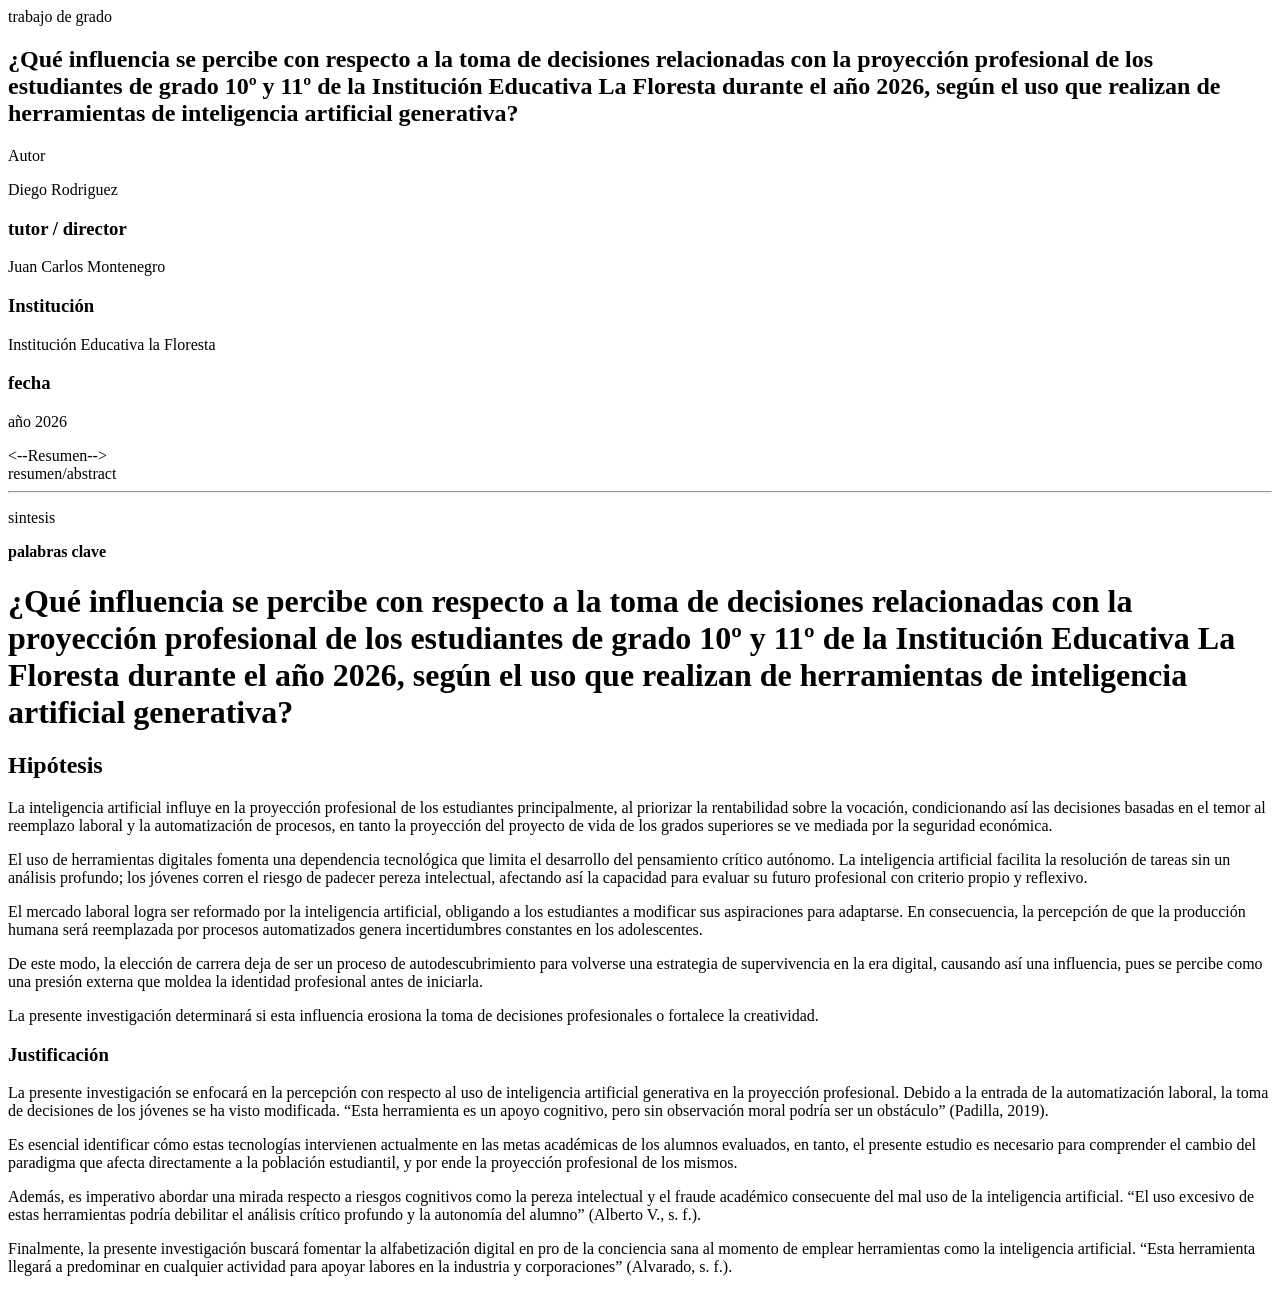
==== index.html @ f2fd05d2 "firts commit carga de archivo" ====
<!DOCTYPE html>
<html>
<head>
<meta charset="UTF-8">
<title>Mi Tesis</title
</head>
<body>
  <main class="main-content"> 

         <!--Portada-->
         <section id "portada" class="content-card active-card">
              <dic class="card header"
               <span class="badge">trabajo de grado</span>
               <h1> ¿Qué influencia se percibe con respecto a la toma de decisiones relacionadas con la proyección profesional de los estudiantes de grado 10º y 11º de la Institución Educativa La Floresta durante el año 2026, según el uso que realizan de herramientas de inteligencia artificial generativa?</h1>
         </div>
         <div class="card body">
          <div class="info-grid">
             <div class="info-box"
             <h3>Autor</h3>
             <p>Diego Rodriguez</p>
</div>
    <div class="info-box">
        <h3> tutor / director </h3>
        <p>Juan Carlos Montenegro </p>
    </div>
    <div class="info-box">
        <h3>Institución</h3>
        <p> Institución Educativa la Floresta </p>
    </div>
     <div class="info-box">
        <h3> fecha</h3>
        <p> año 2026 </p>
     </div>
         </div> 
             </div>
</section>
<--Resumen-->
<section id="resumen" class="content-card"
    <h2>resumen/abstract </h2>
    <hr class="divider">
    <p>sintesis</p>
    <div class="keywords">
        <strong> palabras clave </strong>
    </div>
</section>
        
        
    </main>
<div class=container>
<div class=container>
<header>
<h1> ¿Qué influencia se percibe con respecto a la toma de decisiones relacionadas con la proyección profesional de los estudiantes de grado 10º y 11º de la Institución Educativa La Floresta durante el año 2026, según el uso que realizan de herramientas de inteligencia artificial generativa? </h1>
</header>
<section>
<h2> Hipótesis </h2>
 <p>
        La inteligencia artificial influye en la proyección profesional de los estudiantes principalmente,
        al priorizar la rentabilidad sobre la vocación, condicionando así las decisiones basadas en el temor
        al reemplazo laboral y la automatización de procesos, en tanto la proyección del proyecto de vida
        de los grados superiores se ve mediada por la seguridad económica.
 </p>

 <p>
        El uso de herramientas digitales fomenta una dependencia tecnológica que limita el desarrollo del
        pensamiento crítico autónomo. La inteligencia artificial facilita la resolución de tareas sin un
        análisis profundo; los jóvenes corren el riesgo de padecer pereza intelectual, afectando así la
        capacidad para evaluar su futuro profesional con criterio propio y reflexivo.
   </p>

    <p>
        El mercado laboral logra ser reformado por la inteligencia artificial, obligando a los estudiantes
        a modificar sus aspiraciones para adaptarse. En consecuencia, la percepción de que la producción
        humana será reemplazada por procesos automatizados genera incertidumbres constantes en los adolescentes.
    </p>

    <p>
        De este modo, la elección de carrera deja de ser un proceso de autodescubrimiento para volverse una
        estrategia de supervivencia en la era digital, causando así una influencia, pues
        se percibe como una presión externa que moldea la identidad profesional antes de iniciarla.
    </p>

    <p>
        La presente investigación determinará si esta influencia erosiona la toma de decisiones
        profesionales o fortalece la creatividad.
    </p>
<h3> Justificación </h3>
    <p>
La presente investigación se enfocará en la percepción con respecto al uso de inteligencia artificial
generativa en la proyección profesional. Debido a la entrada de la automatización laboral, la toma de
decisiones de los jóvenes se ha visto modificada.
<q>Esta herramienta es un apoyo cognitivo, pero sin observación moral podría ser un obstáculo</q>
 (Padilla, 2019).
</p>
<p>
 Es esencial identificar cómo estas tecnologías intervienen actualmente en las metas académicas de los
alumnos evaluados, en tanto, el presente estudio es necesario para comprender el cambio del paradigma
que afecta directamente a la población estudiantil, y por ende la proyección profesional de los mismos.
</p>
 <p>
Además, es imperativo abordar una mirada respecto a riesgos cognitivos como la pereza intelectual y el
fraude académico consecuente del mal uso de la inteligencia artificial.
<q>El uso excesivo de estas herramientas podría debilitar el análisis crítico profundo y la autonomía
        del alumno</q> (Alberto V., s. f.).
</p>

<p>
        Finalmente, la presente investigación buscará fomentar la alfabetización digital en pro de la conciencia
        sana al momento de emplear herramientas como la inteligencia artificial.
        <q>Esta herramienta llegará a predominar en cualquier actividad para apoyar labores en la industria y
        corporaciones</q> (Alvarado, s. f.).
    </p>
<p>

</section>
</div>
<footer>
<a href= "https://ieflafloresta.edu.co/cms"><IEF</a>
</footer>
</body>
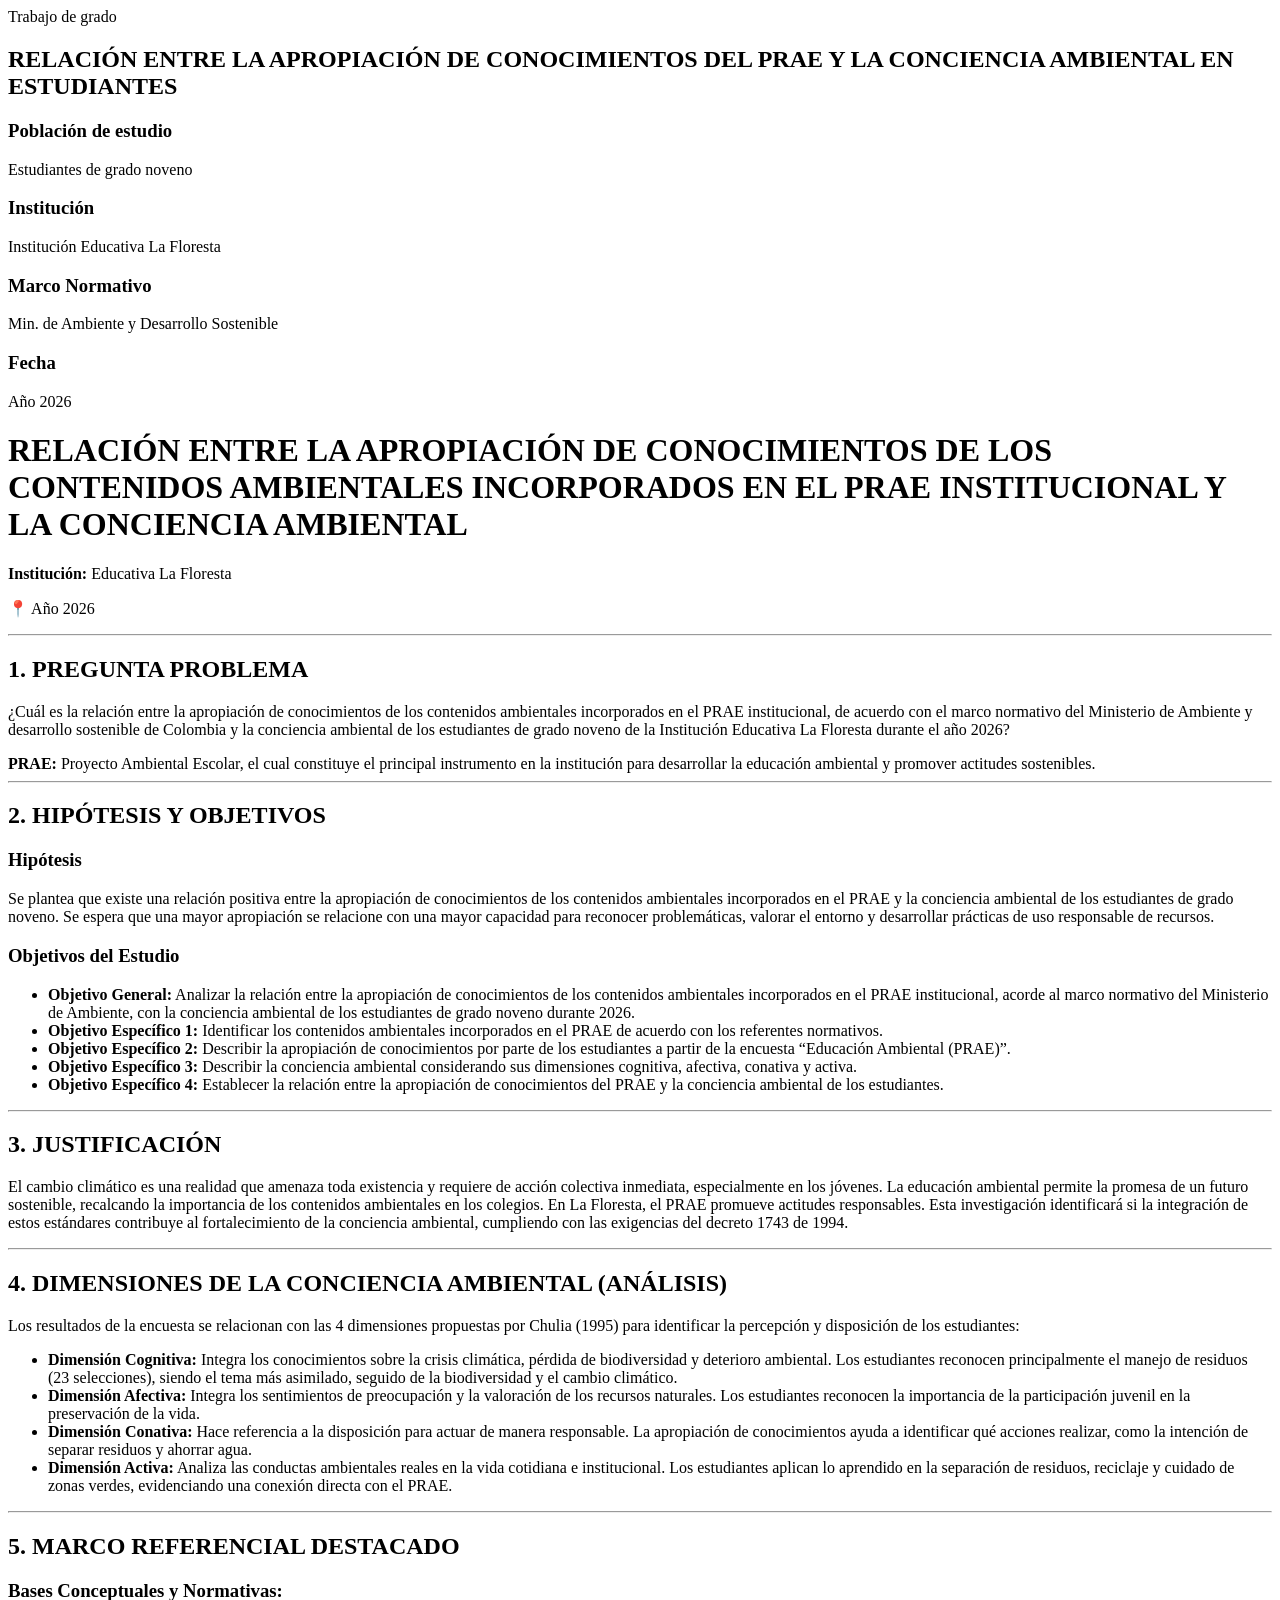
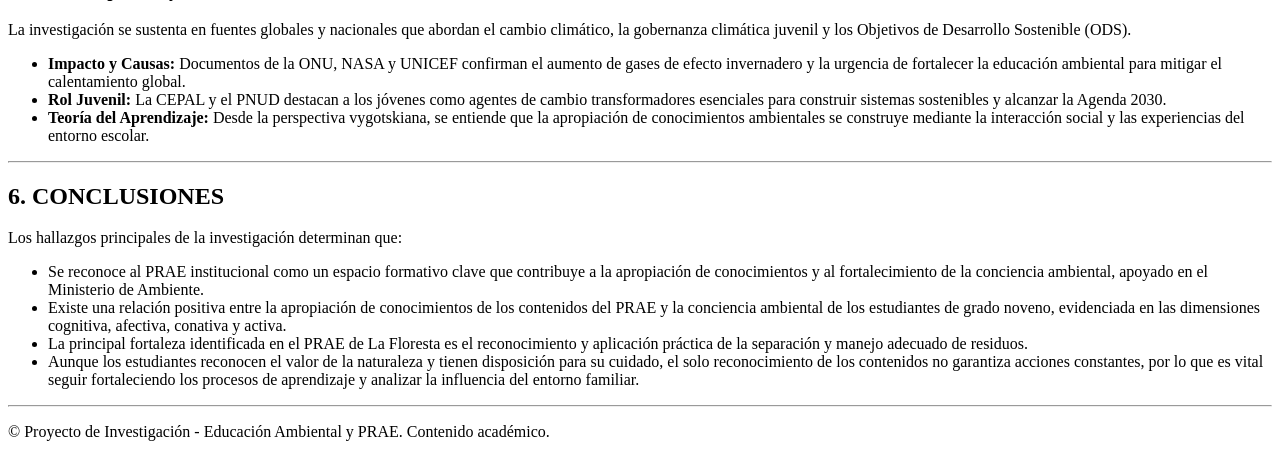
==== commit f662d04c: "Add files via upload" ====
--- a/index.html
+++ b/index.html
@@ -1,119 +1,127 @@
 <!DOCTYPE html>
-<html>
+<html lang="es">
 <head>
-<meta charset="UTF-8">
-<title>Mi Tesis</title
+    <meta charset="UTF-8">
+    <meta name="viewport" content="width=device-width, initial-scale=1.0">
+    <title>Investigación de Tesis - Educación Ambiental y PRAE</title>
+    <!-- Asegúrate de tener una carpeta llamada 'css' y dentro este archivo 'tesis.css' -->
+    <link href="css/tesis.css" rel="stylesheet" type="text/css" />
 </head>
 <body>
-  <main class="main-content"> 
+    <main class="main-content">
+        <section id="portada" class="content-card active-card">
+            <div class="card-header">
+                <span class="badge">Trabajo de grado</span>
+                <h1>RELACIÓN ENTRE LA APROPIACIÓN DE CONOCIMIENTOS DEL PRAE Y LA CONCIENCIA AMBIENTAL EN ESTUDIANTES</h1>
+            </div>
+            <div class="card-body">
+                <div class="info-gird">
+                    <div class="info-box">
+                        <h3>Población de estudio</h3>
+                        <p>Estudiantes de grado noveno</p>
+                    </div>
+                    <div class="info-box">
+                        <h3>Institución</h3>
+                        <p>Institución Educativa La Floresta</p>
+                    </div>
+                    <div class="info-box">
+                        <h3>Marco Normativo</h3>
+                        <p>Min. de Ambiente y Desarrollo Sostenible</p>
+                    </div>
+                    <div class="info-box">
+                        <h3>Fecha</h3>
+                        <p>Año 2026</p>
+                    </div>
+                </div>
+            </div>
+        </section>
 
-         <!--Portada-->
-         <section id "portada" class="content-card active-card">
-              <dic class="card header"
-               <span class="badge">trabajo de grado</span>
-               <h1> ¿Qué influencia se percibe con respecto a la toma de decisiones relacionadas con la proyección profesional de los estudiantes de grado 10º y 11º de la Institución Educativa La Floresta durante el año 2026, según el uso que realizan de herramientas de inteligencia artificial generativa?</h1>
-         </div>
-         <div class="card body">
-          <div class="info-grid">
-             <div class="info-box"
-             <h3>Autor</h3>
-             <p>Diego Rodriguez</p>
-</div>
-    <div class="info-box">
-        <h3> tutor / director </h3>
-        <p>Juan Carlos Montenegro </p>
-    </div>
-    <div class="info-box">
-        <h3>Institución</h3>
-        <p> Institución Educativa la Floresta </p>
-    </div>
-     <div class="info-box">
-        <h3> fecha</h3>
-        <p> año 2026 </p>
-     </div>
-         </div> 
-             </div>
-</section>
-<--Resumen-->
-<section id="resumen" class="content-card"
-    <h2>resumen/abstract </h2>
-    <hr class="divider">
-    <p>sintesis</p>
-    <div class="keywords">
-        <strong> palabras clave </strong>
-    </div>
-</section>
+        <header>
+            <h1>RELACIÓN ENTRE LA APROPIACIÓN DE CONOCIMIENTOS DE LOS CONTENIDOS AMBIENTALES INCORPORADOS EN EL PRAE INSTITUCIONAL Y LA CONCIENCIA AMBIENTAL</h1>
+            <p><strong>Institución:</strong> Educativa La Floresta</p>
+            <p>📍 Año 2026</p>
+        </header>
+
+        <hr>
+
+        <section id="problema" class="content-card">
+            <h2>1. PREGUNTA PROBLEMA</h2>
+            <p>¿Cuál es la relación entre la apropiación de conocimientos de los contenidos ambientales incorporados en el PRAE institucional, de acuerdo con el marco normativo del Ministerio de Ambiente y desarrollo sostenible de Colombia y la conciencia ambiental de los estudiantes de grado noveno de la Institución Educativa La Floresta durante el año 2026?</p> 
+            <div class="keywords">
+                <strong>PRAE:</strong> <span>Proyecto Ambiental Escolar, el cual constituye el principal instrumento en la institución para desarrollar la educación ambiental y promover actitudes sostenibles.</span>
+            </div> 
+        </section>
+
+        <hr>
+
+        <section class="content-card">
+            <h2>2. HIPÓTESIS Y OBJETIVOS</h2> 
+            <h3>Hipótesis</h3>
+            <p>Se plantea que existe una relación positiva entre la apropiación de conocimientos de los contenidos ambientales incorporados en el PRAE y la conciencia ambiental de los estudiantes de grado noveno. Se espera que una mayor apropiación se relacione con una mayor capacidad para reconocer problemáticas, valorar el entorno y desarrollar prácticas de uso responsable de recursos.</p> 
+            
+            <h3>Objetivos del Estudio</h3>
+            <ul>
+                <li><strong>Objetivo General:</strong> Analizar la relación entre la apropiación de conocimientos de los contenidos ambientales incorporados en el PRAE institucional, acorde al marco normativo del Ministerio de Ambiente, con la conciencia ambiental de los estudiantes de grado noveno durante 2026.</li>
+                <li><strong>Objetivo Específico 1:</strong> Identificar los contenidos ambientales incorporados en el PRAE de acuerdo con los referentes normativos.</li>
+                <li><strong>Objetivo Específico 2:</strong> Describir la apropiación de conocimientos por parte de los estudiantes a partir de la encuesta “Educación Ambiental (PRAE)”.</li>
+                <li><strong>Objetivo Específico 3:</strong> Describir la conciencia ambiental considerando sus dimensiones cognitiva, afectiva, conativa y activa.</li>
+                <li><strong>Objetivo Específico 4:</strong> Establecer la relación entre la apropiación de conocimientos del PRAE y la conciencia ambiental de los estudiantes.</li>
+            </ul>
+        </section>
+
+        <hr>
+
+        <section class="content-card">
+            <h2>3. JUSTIFICACIÓN</h2> 
+            <p>El cambio climático es una realidad que amenaza toda existencia y requiere de acción colectiva inmediata, especialmente en los jóvenes. La educación ambiental permite la promesa de un futuro sostenible, recalcando la importancia de los contenidos ambientales en los colegios. En La Floresta, el PRAE promueve actitudes responsables. Esta investigación identificará si la integración de estos estándares contribuye al fortalecimiento de la conciencia ambiental, cumpliendo con las exigencias del decreto 1743 de 1994.</p> 
+        </section>
+
+        <hr>
         
-        
+        <section class="content-card">
+            <h2>4. DIMENSIONES DE LA CONCIENCIA AMBIENTAL (ANÁLISIS)</h2> 
+            <p>Los resultados de la encuesta se relacionan con las 4 dimensiones propuestas por Chulia (1995) para identificar la percepción y disposición de los estudiantes:</p> 
+            <ul>
+                <li><strong>Dimensión Cognitiva:</strong> Integra los conocimientos sobre la crisis climática, pérdida de biodiversidad y deterioro ambiental. Los estudiantes reconocen principalmente el manejo de residuos (23 selecciones), siendo el tema más asimilado, seguido de la biodiversidad y el cambio climático.</li>
+                <li><strong>Dimensión Afectiva:</strong> Integra los sentimientos de preocupación y la valoración de los recursos naturales. Los estudiantes reconocen la importancia de la participación juvenil en la preservación de la vida.</li>
+                <li><strong>Dimensión Conativa:</strong> Hace referencia a la disposición para actuar de manera responsable. La apropiación de conocimientos ayuda a identificar qué acciones realizar, como la intención de separar residuos y ahorrar agua.</li>
+                <li><strong>Dimensión Activa:</strong> Analiza las conductas ambientales reales en la vida cotidiana e institucional. Los estudiantes aplican lo aprendido en la separación de residuos, reciclaje y cuidado de zonas verdes, evidenciando una conexión directa con el PRAE.</li>
+            </ul>
+        </section>
+
+        <hr>
+
+        <section class="content-card">
+            <h2>5. MARCO REFERENCIAL DESTACADO</h2> 
+            <div class="destacado"> 
+                <h3>Bases Conceptuales y Normativas:</h3> 
+                <p>La investigación se sustenta en fuentes globales y nacionales que abordan el cambio climático, la gobernanza climática juvenil y los Objetivos de Desarrollo Sostenible (ODS).</p>
+                <ul>
+                    <li><strong>Impacto y Causas:</strong> Documentos de la ONU, NASA y UNICEF confirman el aumento de gases de efecto invernadero y la urgencia de fortalecer la educación ambiental para mitigar el calentamiento global.</li>
+                    <li><strong>Rol Juvenil:</strong> La CEPAL y el PNUD destacan a los jóvenes como agentes de cambio transformadores esenciales para construir sistemas sostenibles y alcanzar la Agenda 2030.</li>
+                    <li><strong>Teoría del Aprendizaje:</strong> Desde la perspectiva vygotskiana, se entiende que la apropiación de conocimientos ambientales se construye mediante la interacción social y las experiencias del entorno escolar.</li>
+                </ul>
+            </div>
+        </section>
+
+        <hr>
+
+        <section class="content-card">
+            <h2>6. CONCLUSIONES</h2> 
+            <p>Los hallazgos principales de la investigación determinan que:</p> 
+            <ul>
+                <li>Se reconoce al PRAE institucional como un espacio formativo clave que contribuye a la apropiación de conocimientos y al fortalecimiento de la conciencia ambiental, apoyado en el Ministerio de Ambiente.</li>
+                <li>Existe una relación positiva entre la apropiación de conocimientos de los contenidos del PRAE y la conciencia ambiental de los estudiantes de grado noveno, evidenciada en las dimensiones cognitiva, afectiva, conativa y activa.</li>
+                <li>La principal fortaleza identificada en el PRAE de La Floresta es el reconocimiento y aplicación práctica de la separación y manejo adecuado de residuos.</li>
+                <li>Aunque los estudiantes reconocen el valor de la naturaleza y tienen disposición para su cuidado, el solo reconocimiento de los contenidos no garantiza acciones constantes, por lo que es vital seguir fortaleciendo los procesos de aprendizaje y analizar la influencia del entorno familiar.</li>
+            </ul>
+        </section>
+
+        <hr>
+
+        <footer>
+            <p>© Proyecto de Investigación - Educación Ambiental y PRAE. Contenido académico.</p>
+        </footer>
     </main>
-<div class=container>
-<div class=container>
-<header>
-<h1> ¿Qué influencia se percibe con respecto a la toma de decisiones relacionadas con la proyección profesional de los estudiantes de grado 10º y 11º de la Institución Educativa La Floresta durante el año 2026, según el uso que realizan de herramientas de inteligencia artificial generativa? </h1>
-</header>
-<section>
-<h2> Hipótesis </h2>
- <p>
-        La inteligencia artificial influye en la proyección profesional de los estudiantes principalmente,
-        al priorizar la rentabilidad sobre la vocación, condicionando así las decisiones basadas en el temor
-        al reemplazo laboral y la automatización de procesos, en tanto la proyección del proyecto de vida
-        de los grados superiores se ve mediada por la seguridad económica.
- </p>
-
- <p>
-        El uso de herramientas digitales fomenta una dependencia tecnológica que limita el desarrollo del
-        pensamiento crítico autónomo. La inteligencia artificial facilita la resolución de tareas sin un
-        análisis profundo; los jóvenes corren el riesgo de padecer pereza intelectual, afectando así la
-        capacidad para evaluar su futuro profesional con criterio propio y reflexivo.
-   </p>
-
-    <p>
-        El mercado laboral logra ser reformado por la inteligencia artificial, obligando a los estudiantes
-        a modificar sus aspiraciones para adaptarse. En consecuencia, la percepción de que la producción
-        humana será reemplazada por procesos automatizados genera incertidumbres constantes en los adolescentes.
-    </p>
-
-    <p>
-        De este modo, la elección de carrera deja de ser un proceso de autodescubrimiento para volverse una
-        estrategia de supervivencia en la era digital, causando así una influencia, pues
-        se percibe como una presión externa que moldea la identidad profesional antes de iniciarla.
-    </p>
-
-    <p>
-        La presente investigación determinará si esta influencia erosiona la toma de decisiones
-        profesionales o fortalece la creatividad.
-    </p>
-<h3> Justificación </h3>
-    <p>
-La presente investigación se enfocará en la percepción con respecto al uso de inteligencia artificial
-generativa en la proyección profesional. Debido a la entrada de la automatización laboral, la toma de
-decisiones de los jóvenes se ha visto modificada.
-<q>Esta herramienta es un apoyo cognitivo, pero sin observación moral podría ser un obstáculo</q>
- (Padilla, 2019).
-</p>
-<p>
- Es esencial identificar cómo estas tecnologías intervienen actualmente en las metas académicas de los
-alumnos evaluados, en tanto, el presente estudio es necesario para comprender el cambio del paradigma
-que afecta directamente a la población estudiantil, y por ende la proyección profesional de los mismos.
-</p>
- <p>
-Además, es imperativo abordar una mirada respecto a riesgos cognitivos como la pereza intelectual y el
-fraude académico consecuente del mal uso de la inteligencia artificial.
-<q>El uso excesivo de estas herramientas podría debilitar el análisis crítico profundo y la autonomía
-        del alumno</q> (Alberto V., s. f.).
-</p>
-
-<p>
-        Finalmente, la presente investigación buscará fomentar la alfabetización digital en pro de la conciencia
-        sana al momento de emplear herramientas como la inteligencia artificial.
-        <q>Esta herramienta llegará a predominar en cualquier actividad para apoyar labores en la industria y
-        corporaciones</q> (Alvarado, s. f.).
-    </p>
-<p>
-
-</section>
-</div>
-<footer>
-<a href= "https://ieflafloresta.edu.co/cms"><IEF</a>
-</footer>
-</body>+</body>
+</html>
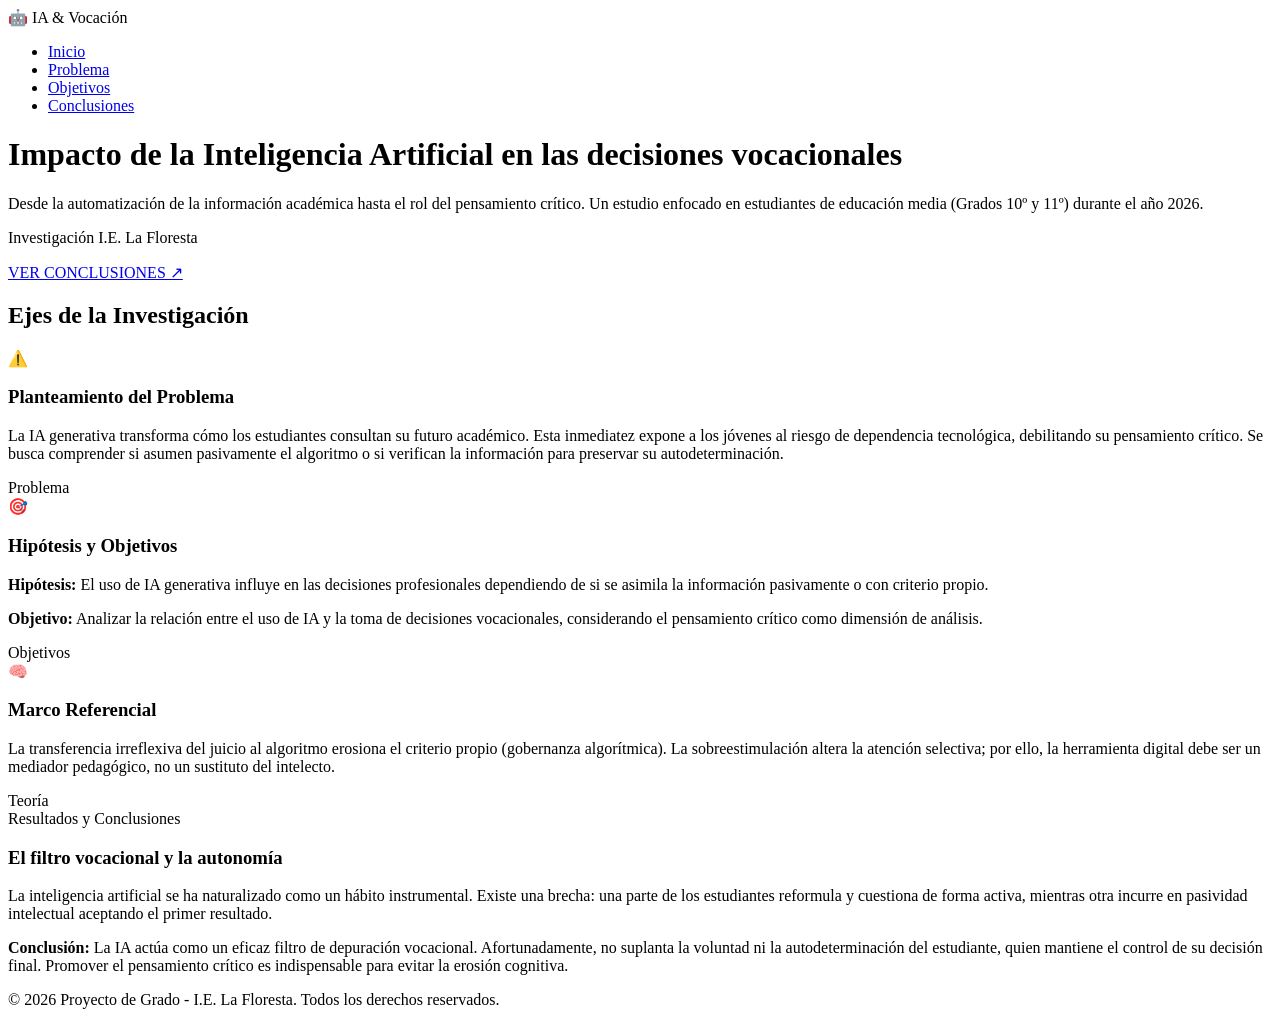
==== commit 1e844858: "Update index.html" ====
--- a/index.html
+++ b/index.html
@@ -3,125 +3,103 @@
 <head>
     <meta charset="UTF-8">
     <meta name="viewport" content="width=device-width, initial-scale=1.0">
-    <title>Investigación de Tesis - Educación Ambiental y PRAE</title>
-    <!-- Asegúrate de tener una carpeta llamada 'css' y dentro este archivo 'tesis.css' -->
-    <link href="css/tesis.css" rel="stylesheet" type="text/css" />
+    <title>IA y Proyección Vocacional</title>
+    <!-- ENLACE AL ARCHIVO CSS EXTERNO -->
+    <link href="./css/tesis.css" rel="stylesheet" type="text/css" />
 </head>
 <body>
-    <main class="main-content">
-        <section id="portada" class="content-card active-card">
-            <div class="card-header">
-                <span class="badge">Trabajo de grado</span>
-                <h1>RELACIÓN ENTRE LA APROPIACIÓN DE CONOCIMIENTOS DEL PRAE Y LA CONCIENCIA AMBIENTAL EN ESTUDIANTES</h1>
+
+    <!-- BARRA DE NAVEGACIÓN SUPERIOR -->
+    <nav class="navbar">
+        <div class="logo">
+            <span class="icon">🤖</span> IA & Vocación
+        </div>
+        <ul class="nav-links">
+            <li><a href="#inicio" class="active">Inicio</a></li>
+            <li><a href="#problema">Problema</a></li>
+            <li><a href="#objetivos">Objetivos</a></li>
+            <li><a href="#conclusiones">Conclusiones</a></li>
+        </ul>
+    </nav>
+
+    <!-- ENCABEZADO PRINCIPAL (HERO SECTION - MODO OSCURO) -->
+    <header id="inicio" class="hero-section">
+        <div class="hero-content">
+            <div class="hero-text">
+                <h1>Impacto de la Inteligencia Artificial en las decisiones vocacionales</h1>
+                <p>Desde la automatización de la información académica hasta el rol del pensamiento crítico. Un estudio enfocado en estudiantes de educación media (Grados 10º y 11º) durante el año 2026.</p>
             </div>
-            <div class="card-body">
-                <div class="info-gird">
-                    <div class="info-box">
-                        <h3>Población de estudio</h3>
-                        <p>Estudiantes de grado noveno</p>
-                    </div>
-                    <div class="info-box">
-                        <h3>Institución</h3>
-                        <p>Institución Educativa La Floresta</p>
-                    </div>
-                    <div class="info-box">
-                        <h3>Marco Normativo</h3>
-                        <p>Min. de Ambiente y Desarrollo Sostenible</p>
-                    </div>
-                    <div class="info-box">
-                        <h3>Fecha</h3>
-                        <p>Año 2026</p>
+            <div class="hero-action">
+                <p class="action-text">Investigación I.E. La Floresta</p>
+                <a href="#conclusiones" class="btn-primary">VER CONCLUSIONES ↗</a>
+            </div>
+        </div>
+    </header>
+
+    <!-- SECCIÓN DE CONTENIDO (TARJETAS BLANCAS) -->
+    <main class="main-container">
+        
+        <div class="section-title">
+            <h2>Ejes de la Investigación</h2>
+        </div>
+
+        <div class="cards-grid">
+            
+            <!-- TARJETA 1 -->
+            <article id="problema" class="content-card">
+                <div class="card-image bg-gradient-1">
+                    <span class="card-icon">⚠️</span>
+                </div>
+                <div class="card-body">
+                    <h3>Planteamiento del Problema</h3>
+                    <p>La IA generativa transforma cómo los estudiantes consultan su futuro académico. Esta inmediatez expone a los jóvenes al riesgo de dependencia tecnológica, debilitando su pensamiento crítico. Se busca comprender si asumen pasivamente el algoritmo o si verifican la información para preservar su autodeterminación.</p>
+                    <span class="card-tag">Problema</span>
+                </div>
+            </article>
+
+            <!-- TARJETA 2 -->
+            <article id="objetivos" class="content-card">
+                <div class="card-image bg-gradient-2">
+                    <span class="card-icon">🎯</span>
+                </div>
+                <div class="card-body">
+                    <h3>Hipótesis y Objetivos</h3>
+                    <p><strong>Hipótesis:</strong> El uso de IA generativa influye en las decisiones profesionales dependiendo de si se asimila la información pasivamente o con criterio propio.</p>
+                    <p><strong>Objetivo:</strong> Analizar la relación entre el uso de IA y la toma de decisiones vocacionales, considerando el pensamiento crítico como dimensión de análisis.</p>
+                    <span class="card-tag">Objetivos</span>
+                </div>
+            </article>
+
+            <!-- TARJETA 3 -->
+            <article class="content-card">
+                <div class="card-image bg-gradient-3">
+                    <span class="card-icon">🧠</span>
+                </div>
+                <div class="card-body">
+                    <h3>Marco Referencial</h3>
+                    <p>La transferencia irreflexiva del juicio al algoritmo erosiona el criterio propio (gobernanza algorítmica). La sobreestimulación altera la atención selectiva; por ello, la herramienta digital debe ser un mediador pedagógico, no un sustituto del intelecto.</p>
+                    <span class="card-tag">Teoría</span>
+                </div>
+            </article>
+
+            <!-- TARJETA 4 (ANCHO COMPLETO) -->
+            <article id="conclusiones" class="content-card full-width">
+                <div class="card-body conclusions-body">
+                    <div>
+                        <span class="card-tag highlight-tag">Resultados y Conclusiones</span>
+                        <h3>El filtro vocacional y la autonomía</h3>
+                        <p>La inteligencia artificial se ha naturalizado como un hábito instrumental. Existe una brecha: una parte de los estudiantes reformula y cuestiona de forma activa, mientras otra incurre en pasividad intelectual aceptando el primer resultado.</p>
+                        <p><strong>Conclusión:</strong> La IA actúa como un eficaz filtro de depuración vocacional. Afortunadamente, no suplanta la voluntad ni la autodeterminación del estudiante, quien mantiene el control de su decisión final. Promover el pensamiento crítico es indispensable para evitar la erosión cognitiva.</p>
                     </div>
                 </div>
-            </div>
-        </section>
+            </article>
 
-        <header>
-            <h1>RELACIÓN ENTRE LA APROPIACIÓN DE CONOCIMIENTOS DE LOS CONTENIDOS AMBIENTALES INCORPORADOS EN EL PRAE INSTITUCIONAL Y LA CONCIENCIA AMBIENTAL</h1>
-            <p><strong>Institución:</strong> Educativa La Floresta</p>
-            <p>📍 Año 2026</p>
-        </header>
+        </div>
+    </main>
 
-        <hr>
+    <footer>
+        <p>© 2026 Proyecto de Grado - I.E. La Floresta. Todos los derechos reservados.</p>
+    </footer>
 
-        <section id="problema" class="content-card">
-            <h2>1. PREGUNTA PROBLEMA</h2>
-            <p>¿Cuál es la relación entre la apropiación de conocimientos de los contenidos ambientales incorporados en el PRAE institucional, de acuerdo con el marco normativo del Ministerio de Ambiente y desarrollo sostenible de Colombia y la conciencia ambiental de los estudiantes de grado noveno de la Institución Educativa La Floresta durante el año 2026?</p> 
-            <div class="keywords">
-                <strong>PRAE:</strong> <span>Proyecto Ambiental Escolar, el cual constituye el principal instrumento en la institución para desarrollar la educación ambiental y promover actitudes sostenibles.</span>
-            </div> 
-        </section>
-
-        <hr>
-
-        <section class="content-card">
-            <h2>2. HIPÓTESIS Y OBJETIVOS</h2> 
-            <h3>Hipótesis</h3>
-            <p>Se plantea que existe una relación positiva entre la apropiación de conocimientos de los contenidos ambientales incorporados en el PRAE y la conciencia ambiental de los estudiantes de grado noveno. Se espera que una mayor apropiación se relacione con una mayor capacidad para reconocer problemáticas, valorar el entorno y desarrollar prácticas de uso responsable de recursos.</p> 
-            
-            <h3>Objetivos del Estudio</h3>
-            <ul>
-                <li><strong>Objetivo General:</strong> Analizar la relación entre la apropiación de conocimientos de los contenidos ambientales incorporados en el PRAE institucional, acorde al marco normativo del Ministerio de Ambiente, con la conciencia ambiental de los estudiantes de grado noveno durante 2026.</li>
-                <li><strong>Objetivo Específico 1:</strong> Identificar los contenidos ambientales incorporados en el PRAE de acuerdo con los referentes normativos.</li>
-                <li><strong>Objetivo Específico 2:</strong> Describir la apropiación de conocimientos por parte de los estudiantes a partir de la encuesta “Educación Ambiental (PRAE)”.</li>
-                <li><strong>Objetivo Específico 3:</strong> Describir la conciencia ambiental considerando sus dimensiones cognitiva, afectiva, conativa y activa.</li>
-                <li><strong>Objetivo Específico 4:</strong> Establecer la relación entre la apropiación de conocimientos del PRAE y la conciencia ambiental de los estudiantes.</li>
-            </ul>
-        </section>
-
-        <hr>
-
-        <section class="content-card">
-            <h2>3. JUSTIFICACIÓN</h2> 
-            <p>El cambio climático es una realidad que amenaza toda existencia y requiere de acción colectiva inmediata, especialmente en los jóvenes. La educación ambiental permite la promesa de un futuro sostenible, recalcando la importancia de los contenidos ambientales en los colegios. En La Floresta, el PRAE promueve actitudes responsables. Esta investigación identificará si la integración de estos estándares contribuye al fortalecimiento de la conciencia ambiental, cumpliendo con las exigencias del decreto 1743 de 1994.</p> 
-        </section>
-
-        <hr>
-        
-        <section class="content-card">
-            <h2>4. DIMENSIONES DE LA CONCIENCIA AMBIENTAL (ANÁLISIS)</h2> 
-            <p>Los resultados de la encuesta se relacionan con las 4 dimensiones propuestas por Chulia (1995) para identificar la percepción y disposición de los estudiantes:</p> 
-            <ul>
-                <li><strong>Dimensión Cognitiva:</strong> Integra los conocimientos sobre la crisis climática, pérdida de biodiversidad y deterioro ambiental. Los estudiantes reconocen principalmente el manejo de residuos (23 selecciones), siendo el tema más asimilado, seguido de la biodiversidad y el cambio climático.</li>
-                <li><strong>Dimensión Afectiva:</strong> Integra los sentimientos de preocupación y la valoración de los recursos naturales. Los estudiantes reconocen la importancia de la participación juvenil en la preservación de la vida.</li>
-                <li><strong>Dimensión Conativa:</strong> Hace referencia a la disposición para actuar de manera responsable. La apropiación de conocimientos ayuda a identificar qué acciones realizar, como la intención de separar residuos y ahorrar agua.</li>
-                <li><strong>Dimensión Activa:</strong> Analiza las conductas ambientales reales en la vida cotidiana e institucional. Los estudiantes aplican lo aprendido en la separación de residuos, reciclaje y cuidado de zonas verdes, evidenciando una conexión directa con el PRAE.</li>
-            </ul>
-        </section>
-
-        <hr>
-
-        <section class="content-card">
-            <h2>5. MARCO REFERENCIAL DESTACADO</h2> 
-            <div class="destacado"> 
-                <h3>Bases Conceptuales y Normativas:</h3> 
-                <p>La investigación se sustenta en fuentes globales y nacionales que abordan el cambio climático, la gobernanza climática juvenil y los Objetivos de Desarrollo Sostenible (ODS).</p>
-                <ul>
-                    <li><strong>Impacto y Causas:</strong> Documentos de la ONU, NASA y UNICEF confirman el aumento de gases de efecto invernadero y la urgencia de fortalecer la educación ambiental para mitigar el calentamiento global.</li>
-                    <li><strong>Rol Juvenil:</strong> La CEPAL y el PNUD destacan a los jóvenes como agentes de cambio transformadores esenciales para construir sistemas sostenibles y alcanzar la Agenda 2030.</li>
-                    <li><strong>Teoría del Aprendizaje:</strong> Desde la perspectiva vygotskiana, se entiende que la apropiación de conocimientos ambientales se construye mediante la interacción social y las experiencias del entorno escolar.</li>
-                </ul>
-            </div>
-        </section>
-
-        <hr>
-
-        <section class="content-card">
-            <h2>6. CONCLUSIONES</h2> 
-            <p>Los hallazgos principales de la investigación determinan que:</p> 
-            <ul>
-                <li>Se reconoce al PRAE institucional como un espacio formativo clave que contribuye a la apropiación de conocimientos y al fortalecimiento de la conciencia ambiental, apoyado en el Ministerio de Ambiente.</li>
-                <li>Existe una relación positiva entre la apropiación de conocimientos de los contenidos del PRAE y la conciencia ambiental de los estudiantes de grado noveno, evidenciada en las dimensiones cognitiva, afectiva, conativa y activa.</li>
-                <li>La principal fortaleza identificada en el PRAE de La Floresta es el reconocimiento y aplicación práctica de la separación y manejo adecuado de residuos.</li>
-                <li>Aunque los estudiantes reconocen el valor de la naturaleza y tienen disposición para su cuidado, el solo reconocimiento de los contenidos no garantiza acciones constantes, por lo que es vital seguir fortaleciendo los procesos de aprendizaje y analizar la influencia del entorno familiar.</li>
-            </ul>
-        </section>
-
-        <hr>
-
-        <footer>
-            <p>© Proyecto de Investigación - Educación Ambiental y PRAE. Contenido académico.</p>
-        </footer>
-    </main>
 </body>
 </html>
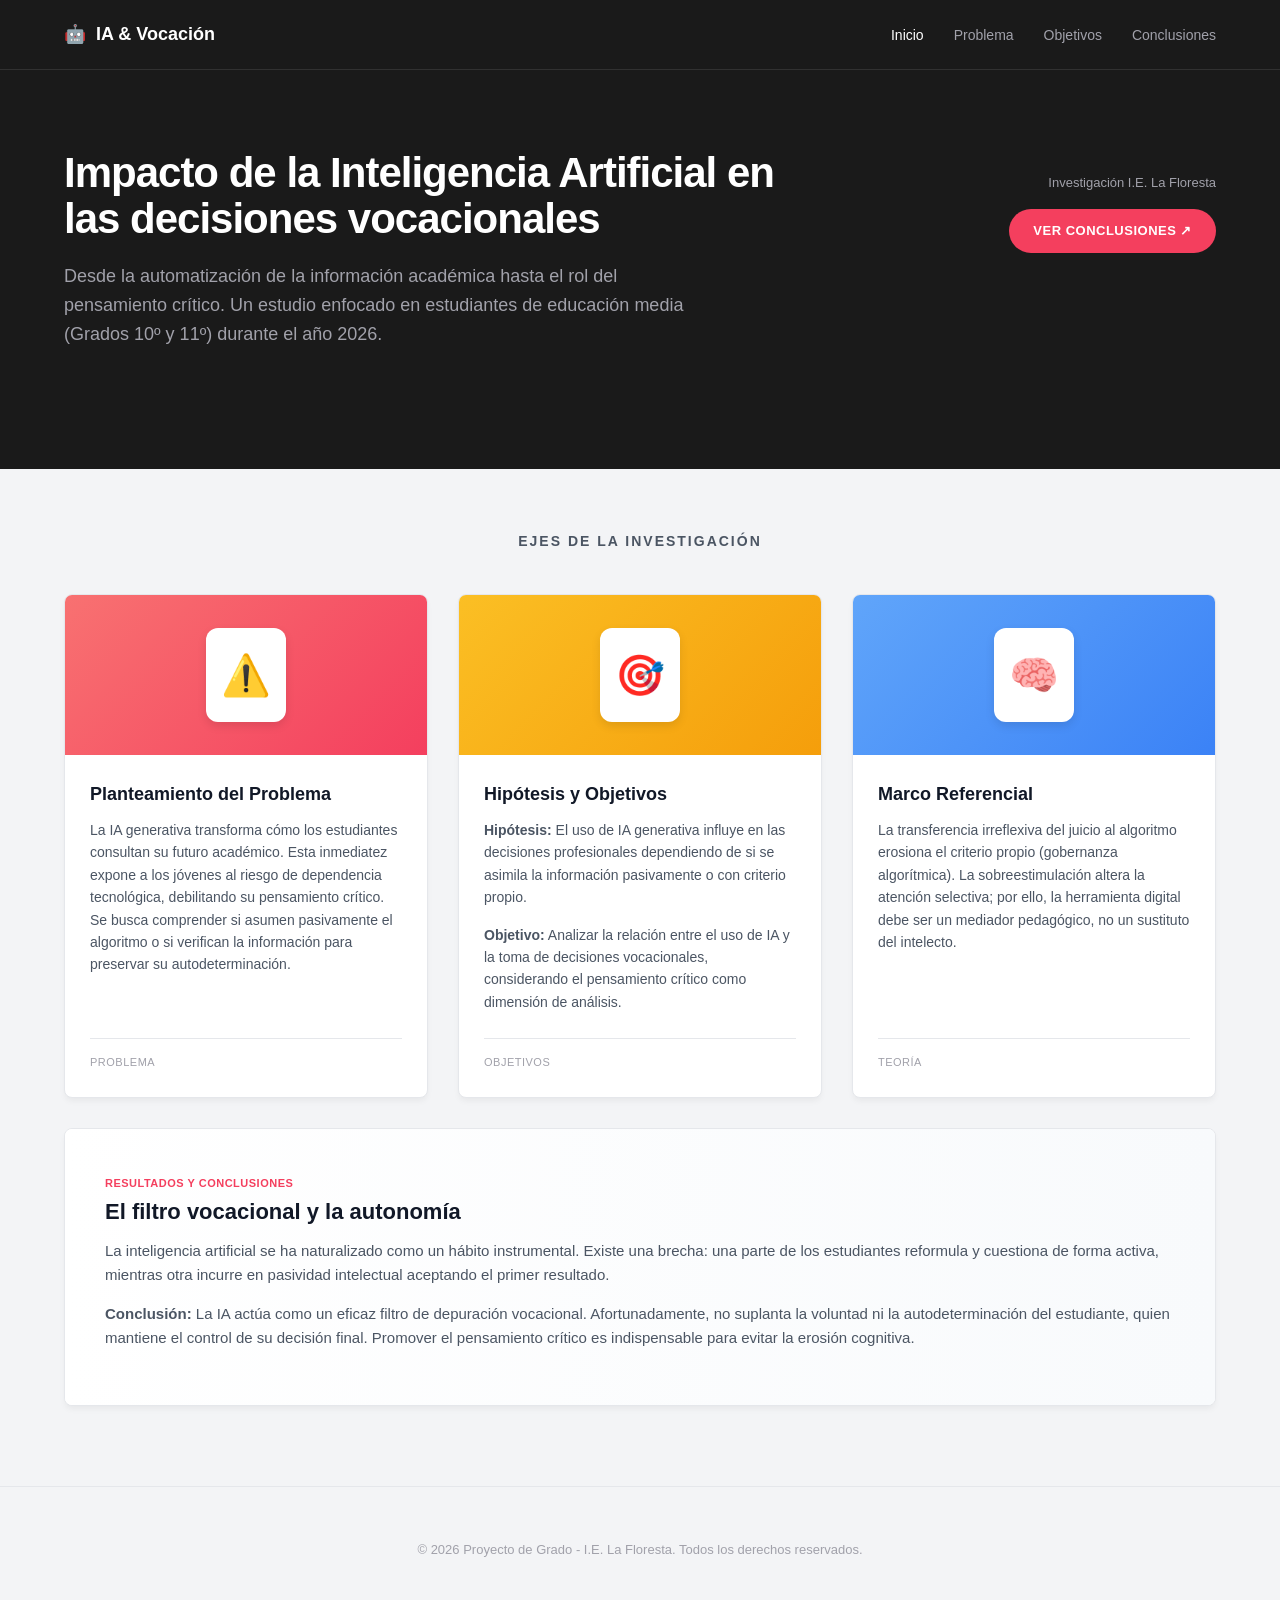
==== commit f2ee89ac: "Update index.html" ====
--- a/index.html
+++ b/index.html
@@ -5,7 +5,7 @@
     <meta name="viewport" content="width=device-width, initial-scale=1.0">
     <title>IA y Proyección Vocacional</title>
     <!-- ENLACE AL ARCHIVO CSS EXTERNO -->
-    <link href="./css/tesis.css" rel="stylesheet" type="text/css" />
+   <link href="css/tesis.css" rel="stylesheet" type="text/css" />
 </head>
 <body>
 
--- a/css/tesis.css
+++ b/css/tesis.css
@@ -0,0 +1,271 @@
+/* ==========================================================================
+   TEMA: Dark Hero & Clean Cards (Inspirado en la imagen de referencia)
+   ========================================================================== */
+:root {
+    --bg-dark: #1a1a1a;          /* Fondo oscuro del encabezado */
+    --bg-light: #f3f4f6;         /* Fondo gris muy claro para el resto */
+    --text-white: #ffffff;
+    --text-gray-light: #a1a1aa;  /* Texto secundario oscuro */
+    --text-dark: #111827;        /* Texto principal claro */
+    --text-gray-dark: #4b5563;   /* Texto secundario claro */
+    --accent-color: #f43f5e;     /* Color rosa/rojo del botón */
+    --card-bg: #ffffff;
+    --border-color: #e5e7eb;
+}
+
+body {
+    margin: 0;
+    padding: 0;
+    font-family: 'Inter', sans-serif;
+    background-color: var(--bg-light);
+    color: var(--text-dark);
+    line-height: 1.6;
+    -webkit-font-smoothing: antialiased;
+}
+
+/* ==========================================================================
+   NAVEGACIÓN SUPERIOR
+   ========================================================================== */
+.navbar {
+    background-color: var(--bg-dark);
+    color: var(--text-white);
+    display: flex;
+    justify-content: space-between;
+    align-items: center;
+    padding: 20px 5%;
+    border-bottom: 1px solid rgba(255, 255, 255, 0.1);
+}
+
+.logo {
+    font-size: 18px;
+    font-weight: 700;
+    display: flex;
+    align-items: center;
+    gap: 10px;
+}
+
+.nav-links {
+    list-style: none;
+    display: flex;
+    gap: 30px;
+    margin: 0;
+    padding: 0;
+}
+
+.nav-links a {
+    color: var(--text-gray-light);
+    text-decoration: none;
+    font-size: 14px;
+    font-weight: 500;
+    transition: color 0.2s ease;
+}
+
+.nav-links a:hover, .nav-links a.active {
+    color: var(--text-white);
+}
+
+/* ==========================================================================
+   HERO SECTION (Fondo Oscuro)
+   ========================================================================== */
+.hero-section {
+    background-color: var(--bg-dark);
+    color: var(--text-white);
+    padding: 80px 5% 120px 5%;
+}
+
+.hero-content {
+    max-width: 1200px;
+    margin: 0 auto;
+    display: flex;
+    justify-content: space-between;
+    align-items: flex-start;
+    gap: 50px;
+}
+
+.hero-text {
+    flex: 2;
+}
+
+.hero-text h1 {
+    font-size: 42px;
+    line-height: 1.1;
+    margin: 0 0 20px 0;
+    font-weight: 700;
+    letter-spacing: -1px;
+}
+
+.hero-text p {
+    font-size: 18px;
+    color: var(--text-gray-light);
+    margin: 0;
+    max-width: 650px;
+}
+
+.hero-action {
+    flex: 1;
+    display: flex;
+    flex-direction: column;
+    align-items: flex-end;
+    text-align: right;
+    margin-top: 10px;
+}
+
+.action-text {
+    color: var(--text-gray-light);
+    font-size: 13px;
+    margin-bottom: 15px;
+}
+
+/* Botón estilo pastilla rojo/rosa como en la imagen */
+.btn-primary {
+    background-color: var(--accent-color);
+    color: var(--text-white);
+    text-decoration: none;
+    padding: 12px 24px;
+    border-radius: 50px;
+    font-size: 13px;
+    font-weight: 700;
+    text-transform: uppercase;
+    letter-spacing: 0.5px;
+    transition: transform 0.2s ease, opacity 0.2s ease;
+}
+
+.btn-primary:hover {
+    transform: translateY(-2px);
+    opacity: 0.9;
+}
+
+/* ==========================================================================
+   CONTENEDOR PRINCIPAL Y TARJETAS
+   ========================================================================== */
+.main-container {
+    max-width: 1200px;
+    margin: 0 auto;
+    padding: 0 5% 80px 5%;
+}
+
+.section-title {
+    text-align: center;
+    padding: 50px 0 30px 0;
+}
+
+.section-title h2 {
+    font-size: 14px;
+    color: var(--text-gray-dark);
+    text-transform: uppercase;
+    letter-spacing: 2px;
+}
+
+.cards-grid {
+    display: grid;
+    grid-template-columns: repeat(3, 1fr);
+    gap: 30px;
+}
+
+/* Diseño de Tarjeta estilo "Inspiration" de la imagen */
+.content-card {
+    background-color: var(--card-bg);
+    border-radius: 8px;
+    overflow: hidden;
+    box-shadow: 0 4px 6px -1px rgba(0, 0, 0, 0.05);
+    border: 1px solid var(--border-color);
+    display: flex;
+    flex-direction: column;
+    transition: box-shadow 0.3s ease, transform 0.3s ease;
+}
+
+.content-card:hover {
+    box-shadow: 0 10px 15px -3px rgba(0, 0, 0, 0.1);
+    transform: translateY(-3px);
+}
+
+/* Bloques de color que simulan las imágenes de la referencia */
+.card-image {
+    height: 160px;
+    display: flex;
+    align-items: center;
+    justify-content: center;
+}
+.card-icon {
+    font-size: 40px;
+    background: #ffffff;
+    padding: 15px;
+    border-radius: 12px;
+    box-shadow: 0 4px 10px rgba(0,0,0,0.1);
+}
+
+/* Degradados temáticos IA */
+.bg-gradient-1 { background: linear-gradient(135deg, #f87171, #f43f5e); }
+.bg-gradient-2 { background: linear-gradient(135deg, #fbbf24, #f59e0b); }
+.bg-gradient-3 { background: linear-gradient(135deg, #60a5fa, #3b82f6); }
+
+.card-body {
+    padding: 25px;
+    flex-grow: 1;
+    display: flex;
+    flex-direction: column;
+}
+
+.card-body h3 {
+    font-size: 18px;
+    color: var(--text-dark);
+    margin: 0 0 10px 0;
+    font-weight: 700;
+}
+
+.card-body p {
+    font-size: 14px;
+    color: var(--text-gray-dark);
+    margin: 0 0 15px 0;
+    flex-grow: 1;
+}
+
+.card-tag {
+    font-size: 11px;
+    color: var(--text-gray-light);
+    text-transform: uppercase;
+    letter-spacing: 0.5px;
+    border-top: 1px solid var(--border-color);
+    padding-top: 15px;
+    margin-top: 10px;
+}
+
+/* Tarjeta ancha para las conclusiones */
+.full-width {
+    grid-column: span 3;
+}
+
+.conclusions-body {
+    padding: 40px;
+    background: linear-gradient(to right, #ffffff, #f8fafc);
+}
+.conclusions-body h3 { font-size: 22px; }
+.conclusions-body p { font-size: 15px; }
+.highlight-tag { color: var(--accent-color); font-weight: bold; border-top: none; padding-top: 0; }
+
+/* ==========================================================================
+   FOOTER
+   ========================================================================== */
+footer {
+    text-align: center;
+    padding: 40px 20px;
+    color: var(--text-gray-light);
+    font-size: 13px;
+    border-top: 1px solid var(--border-color);
+}
+
+/* ==========================================================================
+   RESPONSIVO (Móviles)
+   ========================================================================== */
+@media (max-width: 900px) {
+    .hero-content { flex-direction: column; gap: 30px; }
+    .hero-text h1 { font-size: 32px; }
+    .hero-action { align-items: flex-start; text-align: left; }
+    .cards-grid { grid-template-columns: 1fr; }
+    .full-width { grid-column: span 1; }
+    .nav-links { display: none; } /* Simplificación para móvil */
+}
+   Bloques Destacados
+   ========================================================================== */
+.destacado {
+    background: rgba(37, 244
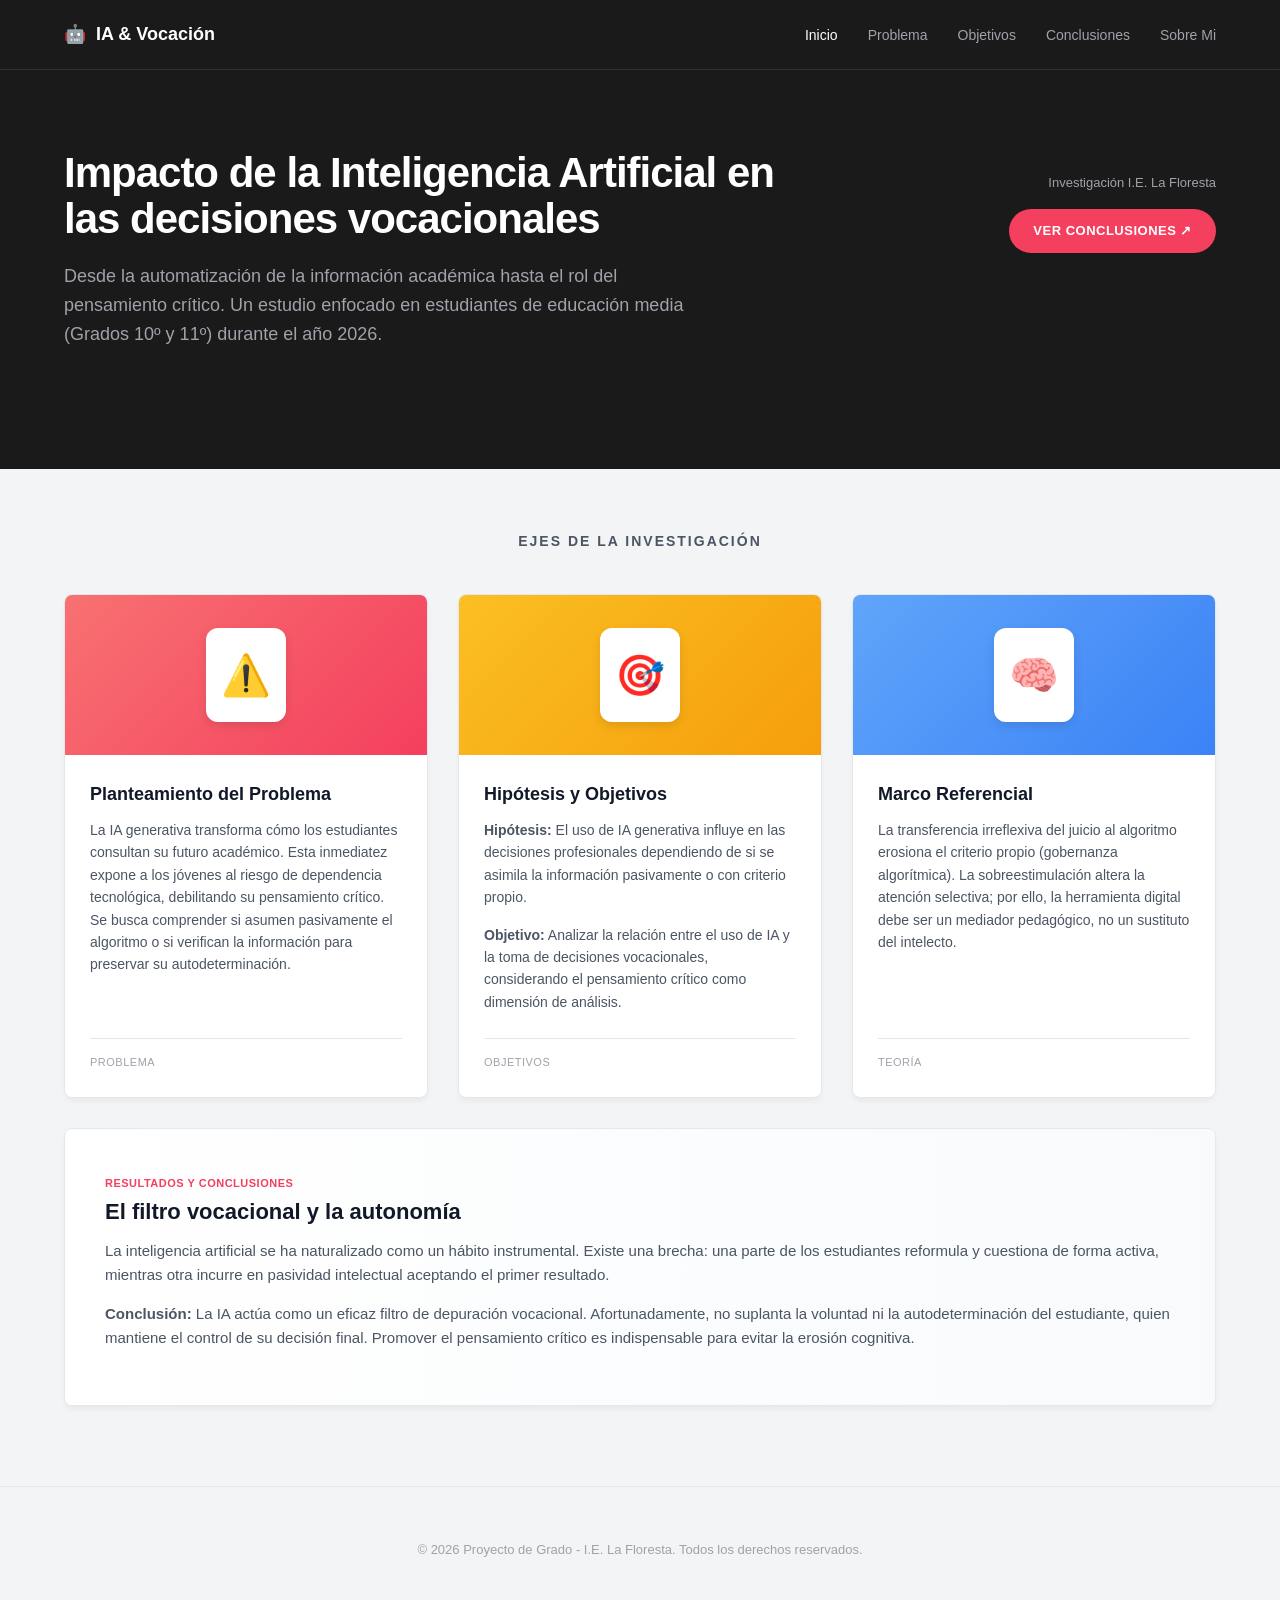
==== commit 0f40068e: "Update index.html link sobre mi" ====
--- a/index.html
+++ b/index.html
@@ -19,6 +19,7 @@
             <li><a href="#problema">Problema</a></li>
             <li><a href="#objetivos">Objetivos</a></li>
             <li><a href="#conclusiones">Conclusiones</a></li>
+            <li><a href="curriculum.html" class="nav-btn">Sobre Mi</a></li>
         </ul>
     </nav>
 
